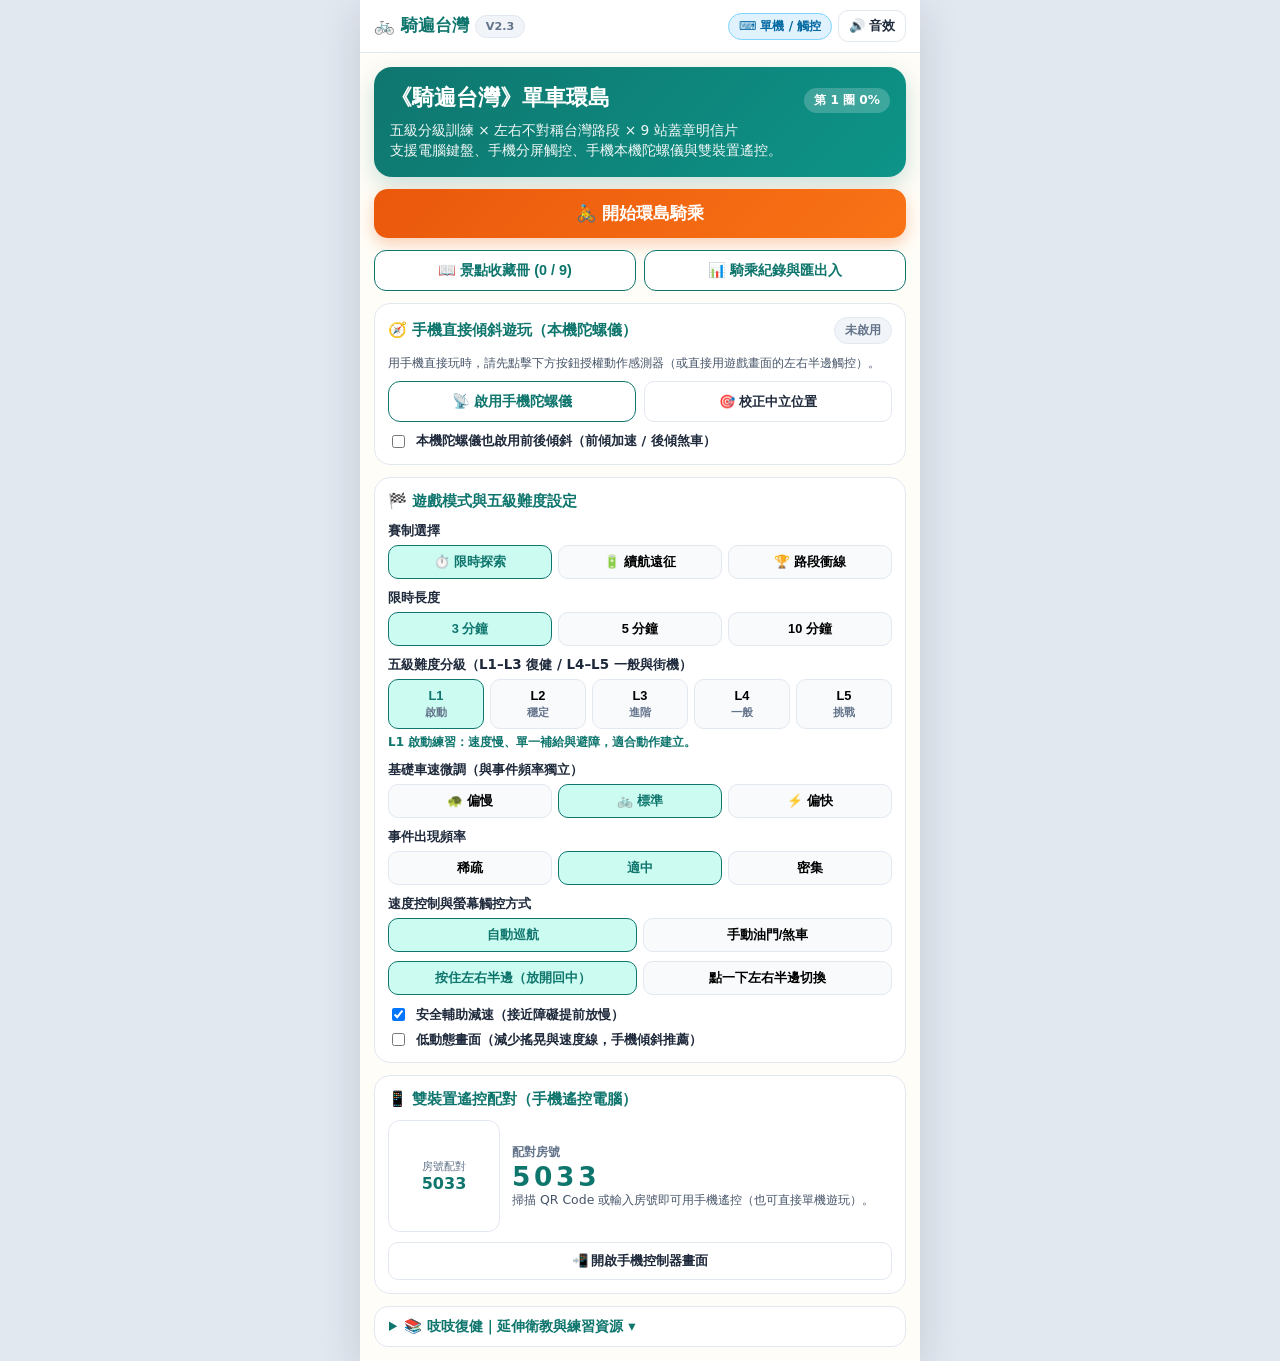
==== index.html @ 4934f8e1 "Add files via upload" ====
<!DOCTYPE html>
<html lang="zh-Hant">
<head>
  <meta charset="UTF-8">
  <meta name="viewport" content="width=device-width, initial-scale=1.0, maximum-scale=1.0, user-scalable=no">
  <title>《騎遍台灣》V2.3 單車環島復健遊戲</title>
  <link rel="stylesheet" href="css/style.css">
  <script async src="https://unpkg.com/peerjs@1.5.4/dist/peerjs.min.js"></script>
  <script async src="https://cdnjs.cloudflare.com/ajax/libs/qrcodejs/1.0.0/qrcode.min.js"></script>
</head>
<body>
  <div class="app-shell">
    <header class="top-bar">
      <div class="brand-title">🚲 騎遍台灣 <span class="pill" style="font-size:0.7rem;">V2.3</span></div>
      <div id="topActions" style="display:flex;align-items:center;gap:6px;">
        <span id="connStatusPill" class="pill sim">⌨️ 單機 / 觸控</span>
        <button id="muteBtn" class="icon-btn" type="button">🔊 音效</button>
      </div>
    </header>

    <!-- 1. Home & Setup -->
    <main id="homeView" class="scroll-body">
      <section class="hero-card">
        <div style="display:flex;justify-content:space-between;align-items:center;margin-bottom:4px;">
          <h1>《騎遍台灣》單車環島</h1>
          <span id="homeTourBadge" class="pill" style="background:rgba(255,255,255,0.2);color:#fff;border:none;">第 1 圈 0%</span>
        </div>
        <p>五級分級訓練 × 左右不對稱台灣路段 × 9 站蓋章明信片<br>支援電腦鍵盤、手機分屏觸控、手機本機陀螺儀與雙裝置遙控。</p>
      </section>

      <button id="startGameBtn" class="primary-btn" type="button">🚴 開始環島騎乘</button>
      <div class="btn-row-2">
        <button id="openAlbumBtn" class="secondary-btn" type="button">📖 景點收藏冊 (0 / 9)</button>
        <button id="openHistoryBtn" class="secondary-btn" type="button">📊 騎乘紀錄與匯出入</button>
      </div>

      <!-- Local Phone Gyroscope Quick Enable -->
      <section class="panel-card">
        <div class="panel-title">
          <span>🧭 手機直接傾斜遊玩（本機陀螺儀）</span>
          <span id="localGyroBadge" class="pill">未啟用</span>
        </div>
        <div style="font-size:0.78rem;color:#475569;line-height:1.4;">用手機直接玩時，請先點擊下方按鈕授權動作感測器（或直接用遊戲畫面的左右半邊觸控）。</div>
        <div class="btn-row-2">
          <button id="enableLocalGyroBtn" class="secondary-btn" type="button">📡 啟用手機陀螺儀</button>
          <button id="calibrateLocalGyroBtn" class="icon-btn" type="button" style="justify-content:center;">🎯 校正中立位置</button>
        </div>
        <label style="display:flex;align-items:center;gap:8px;font-size:0.8rem;font-weight:700;cursor:pointer;">
          <input id="localPitchToggle" type="checkbox"> 本機陀螺儀也啟用前後傾斜（前傾加速 / 後傾煞車）
        </label>
      </section>

      <!-- Mode & 5-Level Rehab Grading -->
      <section class="panel-card">
        <div class="panel-title"><span>🏁 遊戲模式與五級難度設定</span></div>

        <div class="setting-row">
          <div class="setting-label"><span>賽制選擇</span></div>
          <div class="chip-group">
            <button type="button" class="chip selected" data-mode="timed">⏱️ 限時探索</button>
            <button type="button" class="chip" data-mode="endurance">🔋 續航遠征</button>
            <button type="button" class="chip" data-mode="sprint">🏆 路段衝線</button>
          </div>
        </div>

        <div id="timedConfigRow" class="setting-row">
          <div class="setting-label"><span>限時長度</span></div>
          <div class="chip-group">
            <button type="button" class="chip selected" data-mins="3">3 分鐘</button>
            <button type="button" class="chip" data-mins="5">5 分鐘</button>
            <button type="button" class="chip" data-mins="10">10 分鐘</button>
          </div>
        </div>

        <div id="sprintConfigRow" class="setting-row hidden">
          <div class="setting-label"><span>固定衝線賽道（公平比對最佳時間）</span></div>
          <select id="sprintRouteSelect" style="padding:8px;border-radius:10px;border:1px solid #cbd5e1;font-weight:700;">
            <option value="west_coast">北中海線衝線（台北 → 台中）</option>
            <option value="south_east">南東山海衝線（高雄 → 花蓮）</option>
            <option value="full_island">全環島九站衝線（台北 → 宜蘭）</option>
          </select>
        </div>

        <div class="setting-row">
          <div class="setting-label"><span>五級難度分級（L1–L3 復健 / L4–L5 一般與街機）</span></div>
          <div class="chip-group" style="grid-template-columns:repeat(5,1fr);">
            <button type="button" class="chip selected" data-level="L1">L1<br><span style="font-size:0.66rem;color:#64748b;">啟動</span></button>
            <button type="button" class="chip" data-level="L2">L2<br><span style="font-size:0.66rem;color:#64748b;">穩定</span></button>
            <button type="button" class="chip" data-level="L3">L3<br><span style="font-size:0.66rem;color:#64748b;">進階</span></button>
            <button type="button" class="chip" data-level="L4">L4<br><span style="font-size:0.66rem;color:#64748b;">一般</span></button>
            <button type="button" class="chip" data-level="L5">L5<br><span style="font-size:0.66rem;color:#64748b;">挑戰</span></button>
          </div>
          <div id="levelDescText" style="font-size:0.75rem;color:#0f766e;font-weight:700;">L1 啟動練習：速度慢、單一補給與避障，適合動作建立。</div>
        </div>

        <div class="setting-row">
          <div class="setting-label"><span>基礎車速微調（與事件頻率獨立）</span></div>
          <div class="chip-group">
            <button type="button" class="chip" data-basespd="slow">🐢 偏慢</button>
            <button type="button" class="chip selected" data-basespd="medium">🚲 標準</button>
            <button type="button" class="chip" data-basespd="fast">⚡ 偏快</button>
          </div>
        </div>

        <div class="setting-row">
          <div class="setting-label"><span>事件出現頻率</span></div>
          <div class="chip-group">
            <button type="button" class="chip" data-freq="low">稀疏</button>
            <button type="button" class="chip selected" data-freq="medium">適中</button>
            <button type="button" class="chip" data-freq="high">密集</button>
          </div>
        </div>

        <div class="setting-row">
          <div class="setting-label"><span>速度控制與螢幕觸控方式</span></div>
          <div class="chip-group two-col">
            <button type="button" class="chip selected" data-spdctrl="auto">自動巡航</button>
            <button type="button" class="chip" data-spdctrl="manual">手動油門/煞車</button>
          </div>
          <div class="chip-group two-col" style="margin-top:4px;">
            <button type="button" class="chip selected" data-touchmode="hold">按住左右半邊（放開回中）</button>
            <button type="button" class="chip" data-touchmode="tap">點一下左右半邊切換</button>
          </div>
        </div>

        <div style="display:flex;flex-direction:column;gap:6px;font-size:0.82rem;font-weight:700;">
          <label style="display:flex;align-items:center;gap:8px;cursor:pointer;">
            <input id="safetyAssistCheck" type="checkbox" checked> 安全輔助減速（接近障礙提前放慢）
          </label>
          <label style="display:flex;align-items:center;gap:8px;cursor:pointer;">
            <input id="lowMotionCheck" type="checkbox"> 低動態畫面（減少搖晃與速度線，手機傾斜推薦）
          </label>
        </div>
      </section>

      <!-- Dual-Device Pairing -->
      <section class="panel-card">
        <div class="panel-title"><span>📱 雙裝置遙控配對（手機遙控電腦）</span></div>
        <div class="qr-box">
          <div id="qrContainer"></div>
          <div style="flex:1;min-width:150px;">
            <div style="font-size:0.78rem;color:#64748b;font-weight:700;">配對房號</div>
            <div id="roomCodeDisplay" class="room-code-big">----</div>
            <div id="homeConnText" style="font-size:0.78rem;color:#475569;line-height:1.35;">等待手機掃描配對...</div>
          </div>
        </div>
        <button id="openControllerBtn" class="icon-btn" type="button" style="justify-content:center;padding:9px;">📲 開啟手機控制器畫面</button>
      </section>

      <!-- 吱吱復健 Resource Drawer -->
      <details class="resource-drawer">
        <summary>📚 吱吱復健｜延伸衛教與練習資源 ▾</summary>
        <div class="resource-links">
          <a class="resource-link" href="https://reliveot.github.io/stroke-rehab-guide/" target="_blank" rel="noopener"><span>🧠 中風復健攻略</span><span>↗</span></a>
          <a class="resource-link" href="https://reliveot.github.io/parkinsons-rehab-guide/" target="_blank" rel="noopener"><span>🌿 帕金森氏症生活復健指南</span><span>↗</span></a>
          <a class="resource-link" href="https://reliveot.github.io/stroke-hand-course/" target="_blank" rel="noopener"><span>✋ 手功能五階段線上課程</span><span>↗</span></a>
          <a class="resource-link" href="https://shopee.tw/peter72401" target="_blank" rel="noopener"><span>🛠️ 3D 列印手部練習工具</span><span>↗</span></a>
          <div class="btn-row-2">
            <a class="resource-link" href="https://lin.ee/4HnOdD4" target="_blank" rel="noopener"><span>💬 加入 LINE</span><span>↗</span></a>
            <a class="resource-link" href="https://reliveot.github.io/card" target="_blank" rel="noopener"><span>🪪 互動電子名片</span><span>↗</span></a>
          </div>
        </div>
      </details>
    </main>

    <!-- 2. Active Game -->
    <section id="gameView" class="stage-wrap hidden">
      <div class="game-hud">
        <div class="hud-row">
          <div class="hud-card" style="flex:1;">
            <div style="display:flex;justify-content:space-between;font-size:0.8rem;font-weight:800;margin-bottom:3px;">
              <span id="hudStageTitle">🏙️ 台北河濱段 → 台北 101</span>
              <span id="hudModeInfo" style="color:#0f766e;">剩餘 03:00</span>
            </div>
            <div style="display:flex;align-items:center;gap:6px;font-size:0.74rem;font-weight:700;">
              <span>🔋 體力</span>
              <div class="bar-track" style="flex:1;"><div id="hudStaminaFill" class="bar-fill-stamina" style="width:100%;"></div></div>
              <span id="hudStaminaText">100%</span>
            </div>
          </div>
          <div class="hud-card" style="text-align:right;min-width:92px;">
            <div id="hudComboBadge" class="combo-badge">🔥 0 連擊</div>
            <div style="font-size:0.74rem;font-weight:800;color:#475569;margin-top:3px;">距離 <span id="hudDistText">0</span></div>
          </div>
        </div>
        <div style="display:flex;justify-content:space-between;align-items:center;gap:6px;">
          <button id="endGameBtn" class="icon-btn" type="button" style="pointer-events:auto;color:#dc2626;">🏁 結束結算</button>
          <button id="hudCalibrateBtn" class="icon-btn hidden" type="button" style="pointer-events:auto;color:#0f766e;">🎯 校正陀螺儀</button>
        </div>
        <div id="eventBanner" class="event-banner hidden"></div>
        <div id="disconnectBanner" class="event-banner warn hidden">⚠️ 手機連線中斷，已自動暫停等待重連...</div>
      </div>

      <div id="postcardToast" class="postcard-toast hidden">
        <span class="postcard-stamp">已蓋章</span>
        <img id="postcardImg" src="" alt="景點明信片">
        <div id="postcardTitle" style="font-size:0.76rem;font-weight:900;color:#0f766e;text-align:center;margin-top:4px;"></div>
      </div>

      <div id="canvasTouchLayer" class="canvas-touch-layer">
        <div id="touchZoneLeft" class="touch-half left"><span class="touch-hint">⬅️ 按左半邊</span></div>
        <div id="touchZoneRight" class="touch-half right"><span class="touch-hint">按右半邊 ➡️</span></div>
      </div>

      <canvas id="gameCanvas"></canvas>

      <div class="test-controls">
        <div id="manualSpeedBar" class="speed-btn-row hidden">
          <button id="btnBrake" type="button" class="speed-btn">🛑 按住減速 (↓)</button>
          <button id="btnThrottle" type="button" class="speed-btn">⚡ 按住加速 (↑)</button>
        </div>
        <div class="lane-btn-row">
          <button type="button" class="lane-btn" data-lane="-1">⬅️ 左 (←)</button>
          <button type="button" class="lane-btn active" data-lane="0">⬆️ 中央 (空白)</button>
          <button type="button" class="lane-btn" data-lane="1">➡️ 右 (→)</button>
        </div>
      </div>
    </section>

    <!-- 3. Phone Controller -->
    <section id="controllerView" class="scroll-body hidden">
      <section class="hero-card" style="padding:14px;">
        <h1 style="font-size:1.2rem;">📱 雙軸手機遙控器</h1>
        <p>可重複使用的復健感測模組（TiltRehabKit V2.0）</p>
      </section>

      <div class="panel-card">
        <div style="display:flex;justify-content:space-between;align-items:center;">
          <span style="font-weight:800;font-size:0.9rem;">配對狀態</span>
          <span id="ctrlConnStatus" class="pill">尚未連線</span>
        </div>
        <div style="display:flex;gap:8px;">
          <input id="ctrlRoomInput" type="text" inputmode="numeric" maxlength="6" placeholder="輸入 4 位數房號" style="flex:1;padding:9px;border-radius:10px;border:1px solid #cbd5e1;font-size:1rem;font-weight:800;">
          <button id="ctrlConnectBtn" class="icon-btn" type="button" style="background:#0f766e;color:#fff;border-color:#0f766e;padding:9px 14px;">連線</button>
        </div>
      </div>

      <div class="ctrl-gauge-wrap">
        <div style="font-size:0.85rem;font-weight:700;color:#475569;">左右傾斜：<strong id="ctrlAngleReadout" style="font-size:1.15rem;color:#ea580c;">0°</strong></div>
        <div class="angle-bar-bg"><div id="ctrlAngleDot" class="angle-bar-dot" style="left:50%;"></div></div>
        <div class="ctrl-lane-display">
          <div id="ctrlZoneLeft" class="ctrl-zone">⬅️ 左</div>
          <div id="ctrlZoneCenter" class="ctrl-zone active">⬆️ 中</div>
          <div id="ctrlZoneRight" class="ctrl-zone">➡️ 右</div>
        </div>
        <label style="display:flex;align-items:center;justify-content:center;gap:6px;font-size:0.8rem;font-weight:700;margin-bottom:8px;">
          <input id="ctrlPitchToggle" type="checkbox"> 啟用前後傾斜控制（前傾加速 / 後傾煞車）
        </label>
        <div id="ctrlSensorStatus" style="font-size:0.78rem;color:#64748b;margin-bottom:8px;">點擊下方按鈕啟動手機方向感測器</div>
        <div class="btn-row-2">
          <button id="ctrlStartSensorBtn" class="primary-btn" type="button" style="font-size:0.9rem;padding:11px;">📡 啟動感測器</button>
          <button id="ctrlCalibrateBtn" class="secondary-btn" type="button" style="font-size:0.9rem;padding:11px;">🎯 校正中立位置</button>
        </div>
      </div>

      <div class="panel-card">
        <div style="font-size:0.8rem;font-weight:700;color:#64748b;">觸控遙控按鈕</div>
        <div class="lane-btn-row">
          <button type="button" class="lane-btn ctrl-touch-btn" data-lane="-1">⬅️ 左</button>
          <button type="button" class="lane-btn ctrl-touch-btn" data-lane="0">⬆️ 中</button>
          <button type="button" class="lane-btn ctrl-touch-btn" data-lane="1">➡️ 右</button>
        </div>
      </div>

      <button id="ctrlBackHomeBtn" class="icon-btn" type="button" style="justify-content:center;padding:10px;">← 返回遊戲首頁</button>
    </section>
  </div>

  <!-- Landmark Album Modal -->
  <div id="albumModal" class="modal-backdrop hidden">
    <div class="modal-card">
      <div style="display:flex;justify-content:space-between;align-items:center;">
        <h2 style="margin:0;font-size:1.12rem;color:#0f766e;">📖 台灣環島景點收藏冊</h2>
        <button id="closeAlbumBtn" class="icon-btn" type="button">✕ 關閉</button>
      </div>
      <div id="albumGrid" class="album-grid"></div>
      <div id="albumDetailBox" class="hidden" style="background:#f8fafc;border:1px solid #e2e8f0;border-radius:12px;padding:10px;">
        <div id="albumDetailTitle" style="font-weight:800;color:#0f766e;"></div>
        <div id="albumDetailDesc" style="font-size:0.82rem;color:#475569;margin-top:4px;line-height:1.45;"></div>
      </div>
    </div>
  </div>

  <!-- Summary Modal -->
  <div id="summaryModal" class="modal-backdrop hidden">
    <div class="modal-card">
      <div style="display:flex;justify-content:space-between;align-items:center;flex-wrap:wrap;gap:6px;">
        <h2 style="margin:0;font-size:1.2rem;color:#0f766e;">🏁 本次騎乘完成！</h2>
        <span id="sumBestBadge" class="pill sim"></span>
      </div>
      <div style="display:grid;grid-template-columns:1fr 1fr;gap:8px;">
        <div class="panel-card" style="padding:9px;"><div style="font-size:0.74rem;color:#64748b;font-weight:700;">騎乘時間</div><div id="sumTime" style="font-size:1.15rem;font-weight:900;">00:00</div></div>
        <div class="panel-card" style="padding:9px;"><div style="font-size:0.74rem;color:#64748b;font-weight:700;">環島推進</div><div id="sumDist" style="font-size:1.15rem;font-weight:900;color:#ea580c;">+0</div></div>
        <div class="panel-card" style="padding:9px;"><div style="font-size:0.74rem;color:#64748b;font-weight:700;">最高連擊</div><div id="sumCombo" style="font-size:1.05rem;font-weight:900;color:#0f766e;">0</div></div>
        <div class="panel-card" style="padding:9px;"><div style="font-size:0.74rem;color:#64748b;font-weight:700;">事件成功率</div><div id="sumSuccess" style="font-size:1.05rem;font-weight:900;color:#0f766e;">100%</div></div>
      </div>
      <div class="panel-card" style="padding:9px;">
        <div style="font-size:0.76rem;color:#64748b;font-weight:700;">左右控制表現</div>
        <div id="sumLR" style="font-size:0.9rem;font-weight:800;">左 0/0 · 右 0/0</div>
      </div>
      <div>
        <div style="font-size:0.82rem;font-weight:800;margin-bottom:5px;">本次新蓋章景點</div>
        <div id="sumNewLandmarks" style="display:flex;flex-wrap:wrap;gap:6px;"></div>
      </div>
      <details style="font-size:0.78rem;color:#475569;background:#f8fafc;padding:8px 10px;border-radius:10px;border:1px solid #e2e8f0;">
        <summary style="font-weight:800;cursor:pointer;">展開進階復健指標 ▾</summary>
        <div id="sumAdvDetail" style="margin-top:6px;line-height:1.45;"></div>
      </details>
      <button id="sumReplayBtn" class="primary-btn" type="button">🚴 再騎一次</button>
      <button id="sumHomeBtn" class="secondary-btn" type="button">⚙️ 回到首頁設定</button>
    </div>
  </div>

  <!-- History Modal -->
  <div id="historyModal" class="modal-backdrop hidden">
    <div class="modal-card">
      <div style="display:flex;justify-content:space-between;align-items:center;">
        <h2 style="margin:0;font-size:1.12rem;color:#0f766e;">📊 歷史紀錄與跨裝置備份</h2>
        <button id="closeHistoryBtn" class="icon-btn" type="button">✕ 關閉</button>
      </div>
      <div id="historyList" style="display:flex;flex-direction:column;gap:8px;max-height:50dvh;overflow-y:auto;"></div>
      <div class="btn-row-2">
        <button id="exportSaveBtn" class="secondary-btn" type="button">⬇️ 匯出紀錄 JSON</button>
        <label class="secondary-btn" style="text-align:center;cursor:pointer;">⬆️ 匯入紀錄<input id="importSaveInput" type="file" accept="application/json" style="display:none;"></label>
      </div>
    </div>
  </div>

  <script src="js/tilt-controller.js"></script>
  <script src="js/landmarks.js"></script>
  <script src="js/audio.js"></script>
  <script src="js/game.js"></script>
</body>
</html>
---- css/style.css ----
:root {
  --bg-cream: #fffdf7;
  --ink: #1e293b;
  --muted: #64748b;
  --teal: #0f766e;
  --teal-light: #ccfbf1;
  --orange: #ea580c;
  --orange-light: #ffedd5;
  --card: #ffffff;
  --border: #e2e8f0;
}

* {
  box-sizing: border-box;
  -webkit-tap-highlight-color: transparent;
}

html, body {
  margin: 0;
  padding: 0;
  background: #e2e8f0;
  color: var(--ink);
  font-family: "Noto Sans TC", "PingFang TC", "Microsoft JhengHei", system-ui, -apple-system, sans-serif;
  min-height: 100dvh;
}

.app-shell {
  max-width: 560px;
  margin: 0 auto;
  min-height: 100dvh;
  background: var(--bg-cream);
  display: flex;
  flex-direction: column;
  box-shadow: 0 10px 40px rgba(15, 23, 42, 0.14);
  position: relative;
}

.hidden {
  display: none !important;
}

/* Header */
.top-bar {
  display: flex;
  align-items: center;
  justify-content: space-between;
  padding: 10px 14px;
  background: rgba(255, 255, 255, 0.96);
  border-bottom: 1px solid var(--border);
  gap: 8px;
  z-index: 10;
}

.brand-title {
  display: flex;
  align-items: center;
  gap: 6px;
  font-weight: 900;
  font-size: 1.04rem;
  color: var(--teal);
}

.pill {
  display: inline-flex;
  align-items: center;
  gap: 5px;
  padding: 4px 10px;
  border-radius: 999px;
  font-size: 0.76rem;
  font-weight: 700;
  background: #f1f5f9;
  color: var(--muted);
  border: 1px solid var(--border);
}

.pill.connected {
  background: #dcfce7;
  color: #15803d;
  border-color: #86efac;
}

.pill.sim {
  background: #e0f2fe;
  color: #0369a1;
  border-color: #7dd3fc;
}

.pill.warn {
  background: #fef3c7;
  color: #b45309;
  border-color: #fcd34d;
}

.icon-btn {
  border: 1px solid var(--border);
  background: #ffffff;
  color: var(--ink);
  border-radius: 10px;
  padding: 6px 10px;
  font-size: 0.82rem;
  font-weight: 700;
  cursor: pointer;
  display: inline-flex;
  align-items: center;
  gap: 4px;
}

.icon-btn:hover {
  background: #f8fafc;
}

/* Scrollable Setup Body */
.scroll-body {
  padding: 14px;
  display: flex;
  flex-direction: column;
  gap: 12px;
  overflow-y: auto;
  flex: 1;
}

.hero-card {
  background: linear-gradient(135deg, #0f766e 0%, #0d9488 100%);
  color: #ffffff;
  border-radius: 18px;
  padding: 16px;
  box-shadow: 0 8px 22px rgba(15, 118, 110, 0.22);
}

.hero-card h1 {
  margin: 0 0 4px;
  font-size: 1.38rem;
}

.hero-card p {
  margin: 0;
  font-size: 0.86rem;
  opacity: 0.94;
  line-height: 1.45;
}

.panel-card {
  background: var(--card);
  border: 1px solid var(--border);
  border-radius: 16px;
  padding: 13px;
  display: flex;
  flex-direction: column;
  gap: 10px;
}

.panel-title {
  font-size: 0.95rem;
  font-weight: 800;
  color: var(--teal);
  display: flex;
  align-items: center;
  justify-content: space-between;
}

.primary-btn {
  width: 100%;
  padding: 13px 16px;
  border: none;
  border-radius: 14px;
  background: linear-gradient(135deg, #ea580c, #f97316);
  color: #ffffff;
  font-size: 1.05rem;
  font-weight: 800;
  cursor: pointer;
  box-shadow: 0 6px 16px rgba(234, 88, 12, 0.28);
}

.secondary-btn {
  width: 100%;
  padding: 10px 14px;
  border: 1.5px solid var(--teal);
  border-radius: 12px;
  background: #ffffff;
  color: var(--teal);
  font-size: 0.9rem;
  font-weight: 800;
  cursor: pointer;
}

.btn-row-2 {
  display: grid;
  grid-template-columns: 1fr 1fr;
  gap: 8px;
}

.setting-row {
  display: flex;
  flex-direction: column;
  gap: 5px;
}

.setting-label {
  display: flex;
  justify-content: space-between;
  font-size: 0.84rem;
  font-weight: 700;
}

.chip-group {
  display: grid;
  grid-template-columns: repeat(3, 1fr);
  gap: 6px;
}

.chip-group.two-col {
  grid-template-columns: repeat(2, 1fr);
}

.chip-group.four-col {
  grid-template-columns: repeat(2, 1fr);
}

.chip {
  padding: 8px 6px;
  border-radius: 10px;
  border: 1.5px solid var(--border);
  background: #f8fafc;
  font-size: 0.8rem;
  font-weight: 700;
  cursor: pointer;
  text-align: center;
  line-height: 1.25;
}

.chip.selected {
  background: var(--teal-light);
  border-color: var(--teal);
  color: var(--teal);
}

.qr-box {
  display: flex;
  align-items: center;
  gap: 12px;
  flex-wrap: wrap;
}

#qrContainer {
  width: 112px;
  height: 112px;
  background: #ffffff;
  padding: 5px;
  border: 1px solid var(--border);
  border-radius: 12px;
  display: flex;
  align-items: center;
  justify-content: center;
}

.room-code-big {
  font-size: 1.65rem;
  font-weight: 900;
  letter-spacing: 0.14em;
  color: var(--teal);
}

/* Game Stage */
.stage-wrap {
  position: relative;
  width: 100%;
  flex: 1;
  min-height: 450px;
  display: flex;
  flex-direction: column;
  background: #bae6fd;
  overflow: hidden;
}

.game-hud {
  position: absolute;
  top: 8px;
  left: 8px;
  right: 8px;
  z-index: 6;
  display: flex;
  flex-direction: column;
  gap: 6px;
  pointer-events: none;
}

.hud-row {
  display: flex;
  justify-content: space-between;
  align-items: stretch;
  gap: 6px;
}

.hud-card {
  background: rgba(255, 255, 255, 0.92);
  border: 1px solid rgba(255, 255, 255, 0.9);
  border-radius: 12px;
  padding: 6px 10px;
  box-shadow: 0 2px 10px rgba(15, 23, 42, 0.08);
  pointer-events: auto;
}

.bar-track {
  width: 100%;
  height: 8px;
  background: #e2e8f0;
  border-radius: 999px;
  overflow: hidden;
}

.bar-fill-teal {
  height: 100%;
  background: linear-gradient(90deg, #0f766e, #14b8a6);
  transition: width 0.2s ease;
}

.bar-fill-stamina {
  height: 100%;
  background: linear-gradient(90deg, #ef4444, #f59e0b, #22c55e);
  transition: width 0.15s linear;
}

.combo-badge {
  background: linear-gradient(135deg, #f59e0b, #ea580c);
  color: #ffffff;
  font-weight: 900;
  font-size: 0.82rem;
  padding: 4px 10px;
  border-radius: 999px;
  box-shadow: 0 3px 10px rgba(234, 88, 12, 0.35);
}

.event-banner {
  align-self: center;
  background: rgba(15, 23, 42, 0.86);
  color: #ffffff;
  font-weight: 800;
  font-size: 0.88rem;
  padding: 7px 14px;
  border-radius: 999px;
  box-shadow: 0 4px 14px rgba(15, 23, 42, 0.25);
  text-align: center;
}

.event-banner.warn {
  background: rgba(220, 38, 38, 0.92);
}

.event-banner.boost {
  background: rgba(15, 118, 110, 0.92);
}

/* Non-intrusive Corner Passing Postcard Toast */
.postcard-toast {
  position: absolute;
  top: 112px;
  right: 10px;
  width: 184px;
  background: rgba(255, 255, 255, 0.96);
  border: 2px solid #0f766e;
  border-radius: 14px;
  padding: 6px;
  box-shadow: 0 8px 24px rgba(15, 23, 42, 0.24);
  z-index: 8;
  animation: slideInCard 0.35s ease;
  pointer-events: none;
}

@keyframes slideInCard {
  from { opacity: 0; transform: translateX(30px) scale(0.95); }
  to { opacity: 1; transform: translateX(0) scale(1); }
}

.postcard-toast img {
  width: 100%;
  aspect-ratio: 4 / 3;
  object-fit: cover;
  border-radius: 9px;
}

.postcard-stamp {
  position: absolute;
  top: 12px;
  right: 12px;
  background: rgba(220, 38, 38, 0.9);
  color: #fff;
  font-size: 0.68rem;
  font-weight: 900;
  padding: 2px 7px;
  border-radius: 999px;
  transform: rotate(8deg);
}

#gameCanvas {
  width: 100%;
  height: 100%;
  display: block;
  flex: 1;
}

/* On-screen Touch & Manual Speed Controls */
.test-controls {
  background: #ffffff;
  border-top: 1px solid var(--border);
  padding: 8px 10px;
  display: flex;
  flex-direction: column;
  gap: 6px;
  user-select: none;
}

.lane-btn-row {
  display: grid;
  grid-template-columns: repeat(3, 1fr);
  gap: 6px;
}

.lane-btn {
  padding: 12px 6px;
  border-radius: 12px;
  border: 2px solid var(--border);
  background: #f8fafc;
  font-size: 0.94rem;
  font-weight: 800;
  color: var(--ink);
  cursor: pointer;
}

.lane-btn.active {
  background: var(--teal);
  color: #ffffff;
  border-color: var(--teal);
}

.speed-btn-row {
  display: grid;
  grid-template-columns: 1fr 1fr;
  gap: 6px;
}

.speed-btn {
  padding: 9px;
  border-radius: 10px;
  border: 1.5px solid var(--border);
  background: #f8fafc;
  font-weight: 800;
  font-size: 0.86rem;
  cursor: pointer;
}

.speed-btn.active-thr {
  background: #ffedd5;
  border-color: #ea580c;
  color: #ea580c;
}

.speed-btn.active-brk {
  background: #fee2e2;
  border-color: #dc2626;
  color: #dc2626;
}

/* Modals */
.modal-backdrop {
  position: fixed;
  inset: 0;
  background: rgba(15, 23, 42, 0.58);
  display: flex;
  align-items: center;
  justify-content: center;
  padding: 14px;
  z-index: 50;
}

.modal-card {
  width: 100%;
  max-width: 480px;
  max-height: 90dvh;
  overflow-y: auto;
  background: #ffffff;
  border-radius: 20px;
  padding: 16px;
  box-shadow: 0 20px 50px rgba(15, 23, 42, 0.3);
  display: flex;
  flex-direction: column;
  gap: 11px;
}

.album-grid {
  display: grid;
  grid-template-columns: repeat(3, 1fr);
  gap: 8px;
}

.album-item {
  border: 1px solid var(--border);
  border-radius: 12px;
  padding: 5px;
  text-align: center;
  background: #f8fafc;
  cursor: pointer;
}

.album-item.locked {
  opacity: 0.5;
  filter: grayscale(1);
}

.album-item img {
  width: 100%;
  aspect-ratio: 4 / 3;
  object-fit: cover;
  border-radius: 8px;
}

.album-item .lbl {
  font-size: 0.74rem;
  font-weight: 800;
  margin-top: 4px;
}

/* Resource Drawer */
details.resource-drawer {
  border: 1px solid var(--border);
  border-radius: 14px;
  background: #ffffff;
  padding: 10px 14px;
}

details.resource-drawer summary {
  font-weight: 800;
  font-size: 0.9rem;
  color: var(--teal);
  cursor: pointer;
}

.resource-links {
  margin-top: 10px;
  display: flex;
  flex-direction: column;
  gap: 7px;
}

.resource-link {
  display: flex;
  justify-content: space-between;
  align-items: center;
  padding: 8px 12px;
  border-radius: 10px;
  background: #f8fafc;
  border: 1px solid var(--border);
  color: var(--ink);
  text-decoration: none;
  font-size: 0.84rem;
  font-weight: 700;
}

/* Controller View */
.ctrl-gauge-wrap {
  background: #ffffff;
  border: 1px solid var(--border);
  border-radius: 16px;
  padding: 14px;
  text-align: center;
}

.ctrl-lane-display {
  display: grid;
  grid-template-columns: repeat(3, 1fr);
  gap: 8px;
  margin: 10px 0;
}

.ctrl-zone {
  padding: 16px 6px;
  border-radius: 14px;
  background: #f1f5f9;
  font-size: 1.05rem;
  font-weight: 900;
  color: var(--muted);
}

.ctrl-zone.active {
  background: #0f766e;
  color: #ffffff;
  box-shadow: 0 6px 16px rgba(15, 118, 110, 0.3);
}

.angle-bar-bg {
  position: relative;
  height: 14px;
  background: #e2e8f0;
  border-radius: 999px;
  overflow: hidden;
  margin-top: 6px;
}

.angle-bar-dot {
  position: absolute;
  top: 1px;
  width: 12px;
  height: 12px;
  border-radius: 50%;
  background: #ea580c;
  transform: translateX(-50%);
  transition: left 0.06s linear;
}
/* Split-screen touch overlay on canvas */
.canvas-touch-layer {
  position: absolute;
  inset: 0;
  display: grid;
  grid-template-columns: 1fr 1fr;
  z-index: 4;
  pointer-events: auto;
  touch-action: none;
}

.touch-half {
  display: flex;
  align-items: flex-end;
  padding: 14px;
  transition: background 0.12s ease;
}

.touch-half.right {
  justify-content: flex-end;
}

.touch-half.pressed {
  background: rgba(15, 118, 110, 0.14);
}

.touch-hint {
  font-size: 0.72rem;
  font-weight: 800;
  color: rgba(255, 255, 255, 0.78);
  text-shadow: 0 1px 3px rgba(0, 0, 0, 0.45);
  pointer-events: none;
}
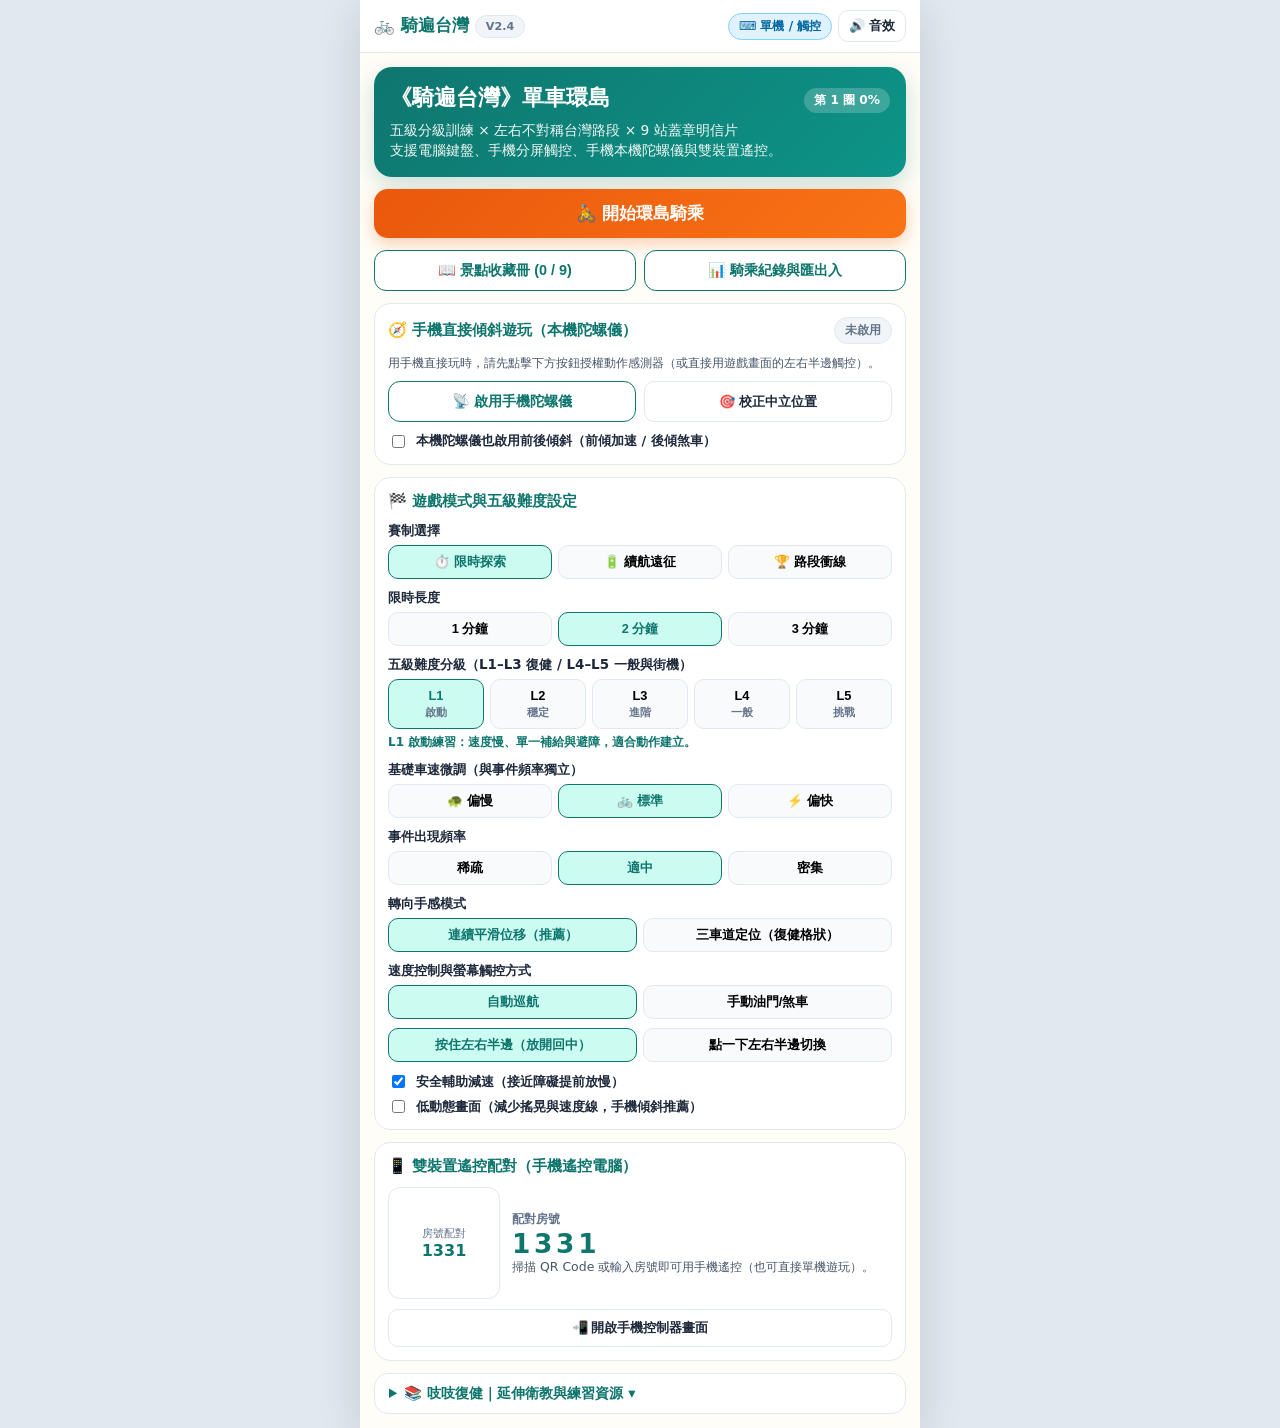
==== commit fe8723fb: "Add files via upload" ====
--- a/index.html
+++ b/index.html
@@ -3,7 +3,7 @@
 <head>
   <meta charset="UTF-8">
   <meta name="viewport" content="width=device-width, initial-scale=1.0, maximum-scale=1.0, user-scalable=no">
-  <title>《騎遍台灣》V2.3 單車環島復健遊戲</title>
+  <title>《騎遍台灣》V2.4 單車環島復健遊戲</title>
   <link rel="stylesheet" href="css/style.css">
   <script async src="https://unpkg.com/peerjs@1.5.4/dist/peerjs.min.js"></script>
   <script async src="https://cdnjs.cloudflare.com/ajax/libs/qrcodejs/1.0.0/qrcode.min.js"></script>
@@ -11,7 +11,7 @@
 <body>
   <div class="app-shell">
     <header class="top-bar">
-      <div class="brand-title">🚲 騎遍台灣 <span class="pill" style="font-size:0.7rem;">V2.3</span></div>
+      <div class="brand-title">🚲 騎遍台灣 <span class="pill" style="font-size:0.7rem;">V2.4</span></div>
       <div id="topActions" style="display:flex;align-items:center;gap:6px;">
         <span id="connStatusPill" class="pill sim">⌨️ 單機 / 觸控</span>
         <button id="muteBtn" class="icon-btn" type="button">🔊 音效</button>
@@ -66,9 +66,9 @@
         <div id="timedConfigRow" class="setting-row">
           <div class="setting-label"><span>限時長度</span></div>
           <div class="chip-group">
-            <button type="button" class="chip selected" data-mins="3">3 分鐘</button>
-            <button type="button" class="chip" data-mins="5">5 分鐘</button>
-            <button type="button" class="chip" data-mins="10">10 分鐘</button>
+            <button type="button" class="chip" data-mins="1">1 分鐘</button>
+            <button type="button" class="chip selected" data-mins="2">2 分鐘</button>
+            <button type="button" class="chip" data-mins="3">3 分鐘</button>
           </div>
         </div>
 
@@ -108,6 +108,14 @@
             <button type="button" class="chip" data-freq="low">稀疏</button>
             <button type="button" class="chip selected" data-freq="medium">適中</button>
             <button type="button" class="chip" data-freq="high">密集</button>
+          </div>
+        </div>
+
+        <div class="setting-row">
+          <div class="setting-label"><span>轉向手感模式</span></div>
+          <div class="chip-group two-col">
+            <button type="button" class="chip selected" data-steer="smooth">連續平滑位移（推薦）</button>
+            <button type="button" class="chip" data-steer="lanes">三車道定位（復健格狀）</button>
           </div>
         </div>
 
@@ -170,7 +178,7 @@
           <div class="hud-card" style="flex:1;">
             <div style="display:flex;justify-content:space-between;font-size:0.8rem;font-weight:800;margin-bottom:3px;">
               <span id="hudStageTitle">🏙️ 台北河濱段 → 台北 101</span>
-              <span id="hudModeInfo" style="color:#0f766e;">剩餘 03:00</span>
+              <span id="hudModeInfo" style="color:#0f766e;">剩餘 02:00</span>
             </div>
             <div style="display:flex;align-items:center;gap:6px;font-size:0.74rem;font-weight:700;">
               <span>🔋 體力</span>
@@ -209,10 +217,9 @@
           <button id="btnBrake" type="button" class="speed-btn">🛑 按住減速 (↓)</button>
           <button id="btnThrottle" type="button" class="speed-btn">⚡ 按住加速 (↑)</button>
         </div>
-        <div class="lane-btn-row">
-          <button type="button" class="lane-btn" data-lane="-1">⬅️ 左 (←)</button>
-          <button type="button" class="lane-btn active" data-lane="0">⬆️ 中央 (空白)</button>
-          <button type="button" class="lane-btn" data-lane="1">➡️ 右 (→)</button>
+        <div class="lane-btn-row" style="grid-template-columns:1fr 1fr;">
+          <button type="button" class="lane-btn" data-lane="-1">⬅️ 往左 (←)</button>
+          <button type="button" class="lane-btn" data-lane="1">往右 (→) ➡️</button>
         </div>
       </div>
     </section>
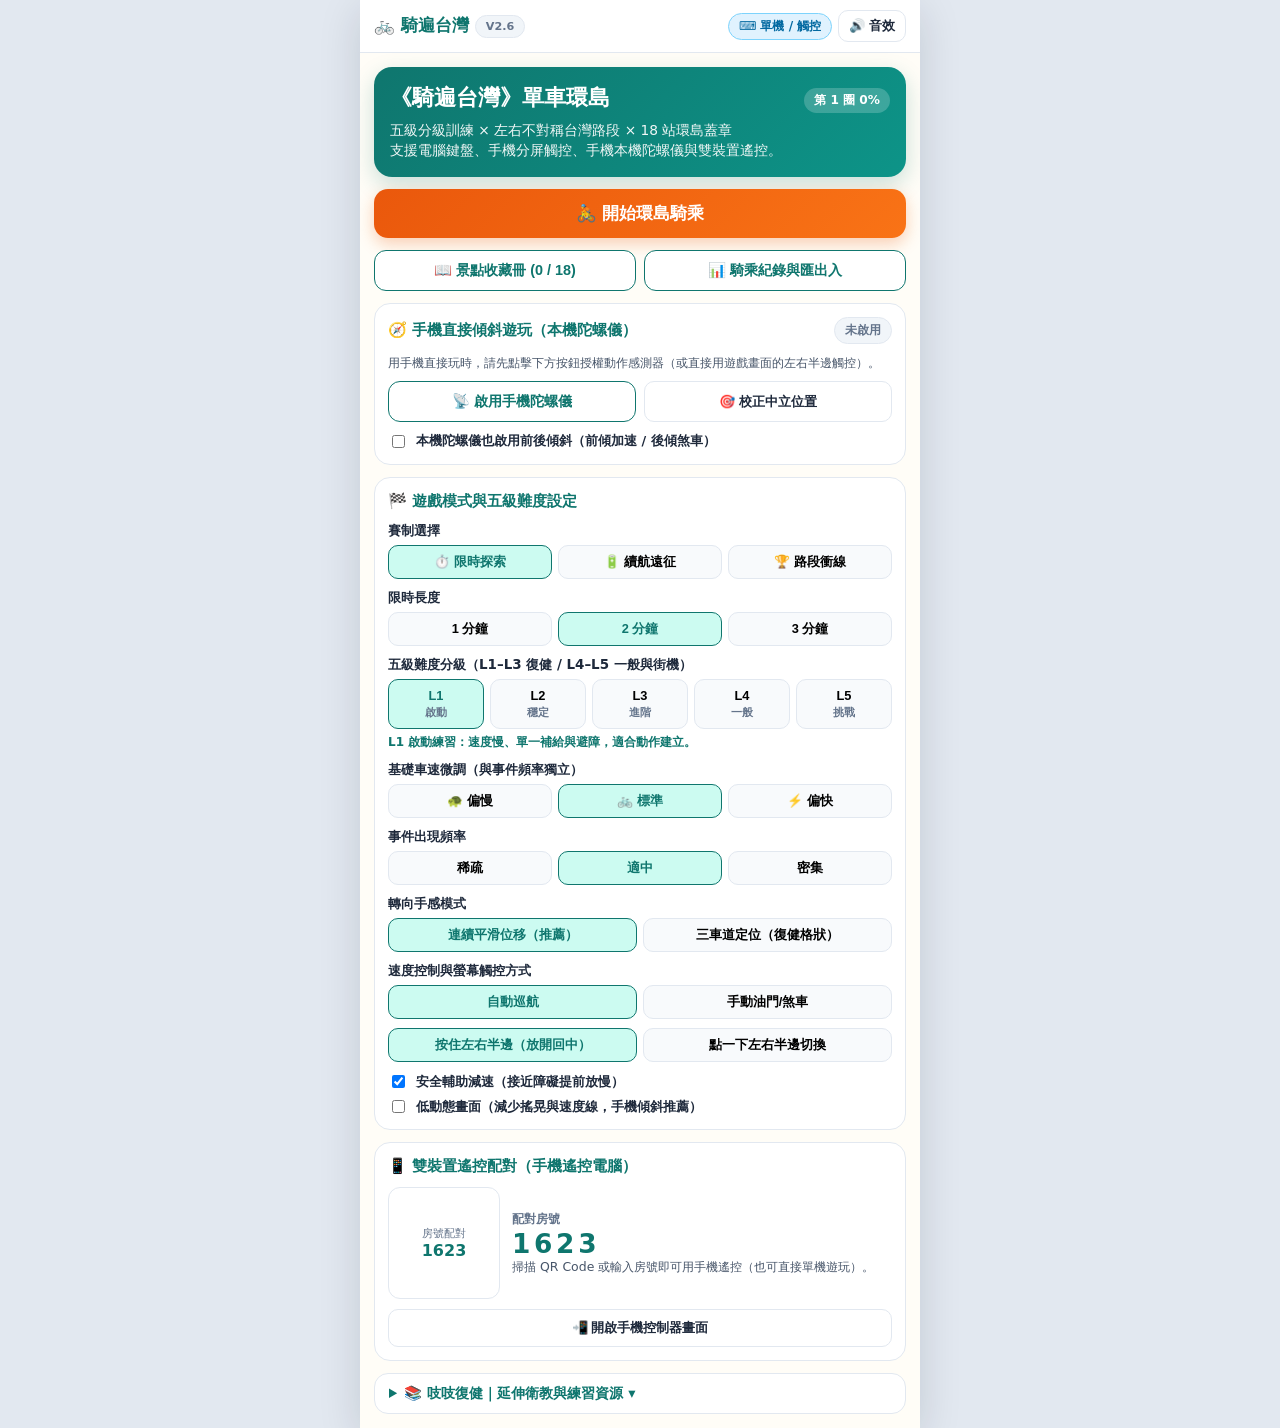
==== commit d1c618b7: "Add files via upload" ====
--- a/index.html
+++ b/index.html
@@ -3,7 +3,7 @@
 <head>
   <meta charset="UTF-8">
   <meta name="viewport" content="width=device-width, initial-scale=1.0, maximum-scale=1.0, user-scalable=no">
-  <title>《騎遍台灣》V2.4 單車環島復健遊戲</title>
+  <title>《騎遍台灣》V2.6 單車環島復健遊戲</title>
   <link rel="stylesheet" href="css/style.css">
   <script async src="https://unpkg.com/peerjs@1.5.4/dist/peerjs.min.js"></script>
   <script async src="https://cdnjs.cloudflare.com/ajax/libs/qrcodejs/1.0.0/qrcode.min.js"></script>
@@ -11,7 +11,7 @@
 <body>
   <div class="app-shell">
     <header class="top-bar">
-      <div class="brand-title">🚲 騎遍台灣 <span class="pill" style="font-size:0.7rem;">V2.4</span></div>
+      <div class="brand-title">🚲 騎遍台灣 <span class="pill" style="font-size:0.7rem;">V2.6</span></div>
       <div id="topActions" style="display:flex;align-items:center;gap:6px;">
         <span id="connStatusPill" class="pill sim">⌨️ 單機 / 觸控</span>
         <button id="muteBtn" class="icon-btn" type="button">🔊 音效</button>
@@ -25,12 +25,12 @@
           <h1>《騎遍台灣》單車環島</h1>
           <span id="homeTourBadge" class="pill" style="background:rgba(255,255,255,0.2);color:#fff;border:none;">第 1 圈 0%</span>
         </div>
-        <p>五級分級訓練 × 左右不對稱台灣路段 × 9 站蓋章明信片<br>支援電腦鍵盤、手機分屏觸控、手機本機陀螺儀與雙裝置遙控。</p>
+        <p>五級分級訓練 × 左右不對稱台灣路段 × 18 站環島蓋章<br>支援電腦鍵盤、手機分屏觸控、手機本機陀螺儀與雙裝置遙控。</p>
       </section>
 
       <button id="startGameBtn" class="primary-btn" type="button">🚴 開始環島騎乘</button>
       <div class="btn-row-2">
-        <button id="openAlbumBtn" class="secondary-btn" type="button">📖 景點收藏冊 (0 / 9)</button>
+        <button id="openAlbumBtn" class="secondary-btn" type="button">📖 景點收藏冊 (0 / 18)</button>
         <button id="openHistoryBtn" class="secondary-btn" type="button">📊 騎乘紀錄與匯出入</button>
       </div>
 
@@ -75,9 +75,9 @@
         <div id="sprintConfigRow" class="setting-row hidden">
           <div class="setting-label"><span>固定衝線賽道（公平比對最佳時間）</span></div>
           <select id="sprintRouteSelect" style="padding:8px;border-radius:10px;border:1px solid #cbd5e1;font-weight:700;">
-            <option value="west_coast">北中海線衝線（台北 → 台中）</option>
-            <option value="south_east">南東山海衝線（高雄 → 花蓮）</option>
-            <option value="full_island">全環島九站衝線（台北 → 宜蘭）</option>
+            <option value="west_coast">北中海線衝線（基隆 → 台中，7站）</option>
+            <option value="south_east">南東山海衝線（台南 → 宜蘭，6站）</option>
+            <option value="full_island">全環島 18 站壯遊衝線</option>
           </select>
         </div>
 
@@ -202,6 +202,7 @@
       <div id="postcardToast" class="postcard-toast hidden">
         <span class="postcard-stamp">已蓋章</span>
         <img id="postcardImg" src="" alt="景點明信片">
+        <div id="postcardEmojiBox" class="hidden" style="height:96px;border-radius:9px;display:flex;align-items:center;justify-content:center;font-size:2.8rem;background:linear-gradient(135deg,#ccfbf1,#fef3c7);"></div>
         <div id="postcardTitle" style="font-size:0.76rem;font-weight:900;color:#0f766e;text-align:center;margin-top:4px;"></div>
       </div>
 
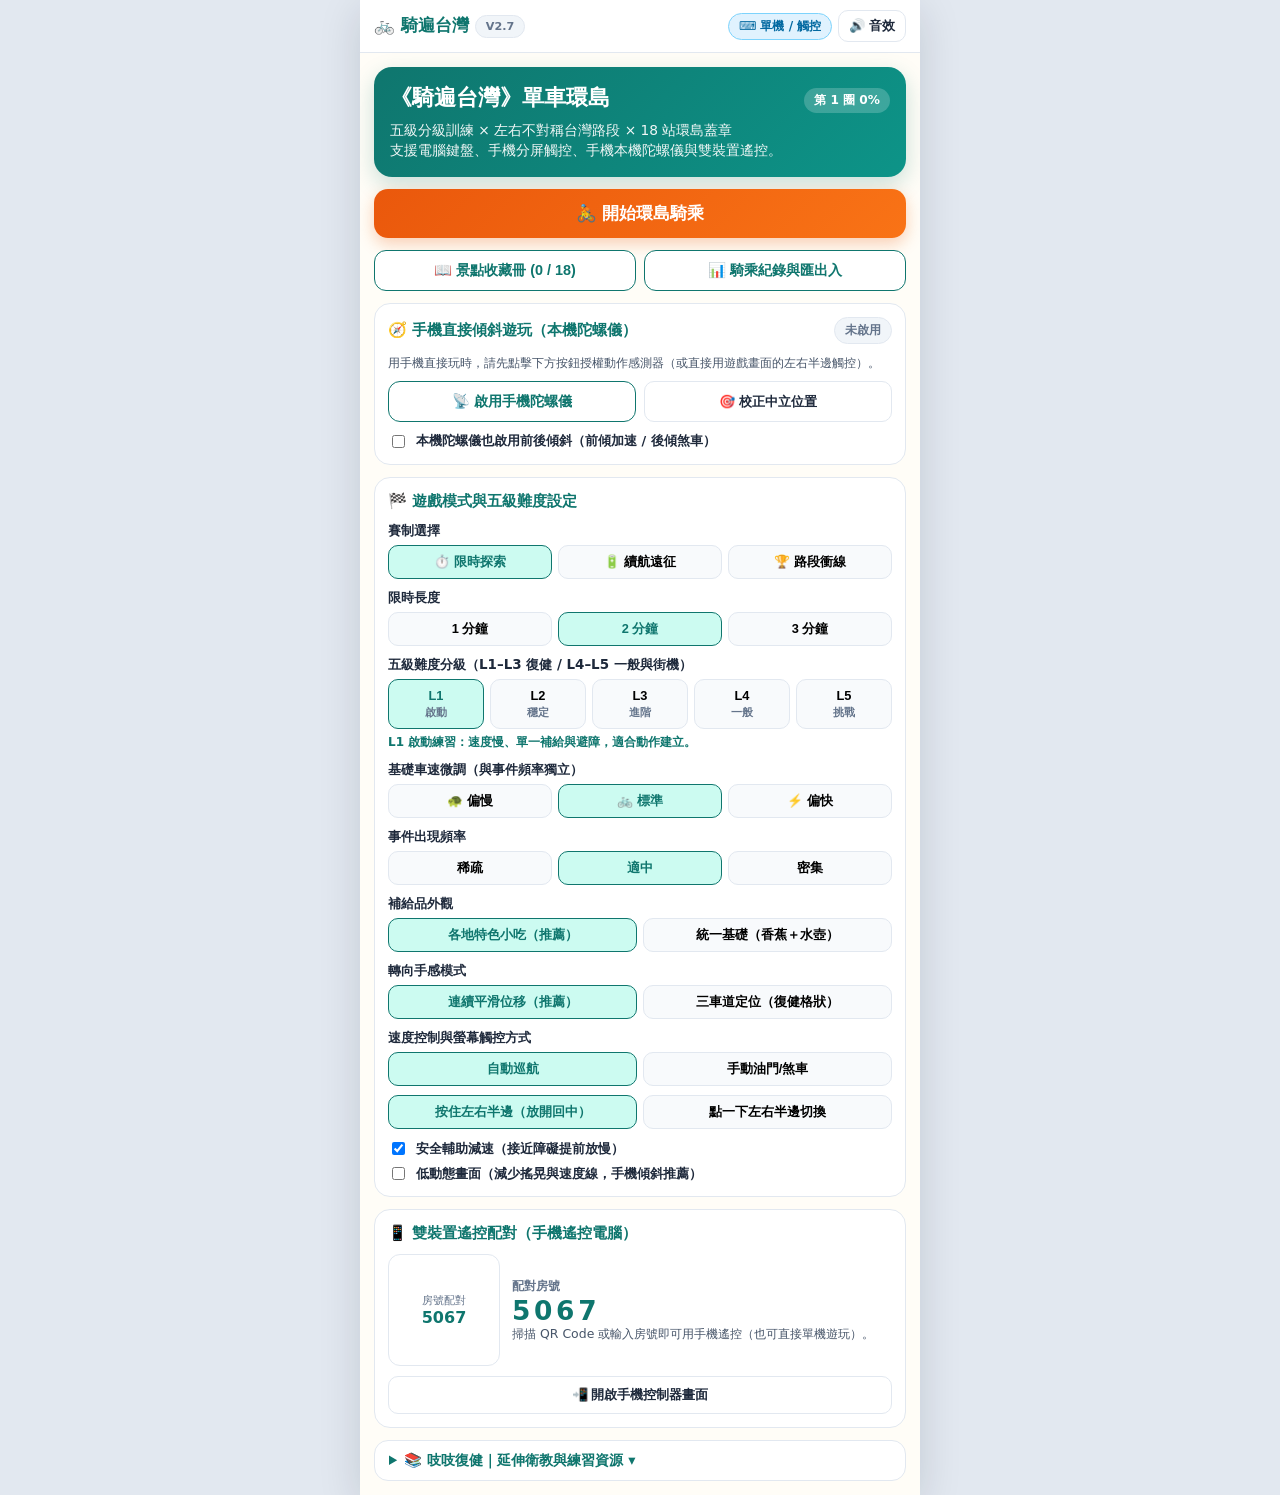
==== commit d18bef10: "Add files via upload" ====
--- a/index.html
+++ b/index.html
@@ -3,7 +3,7 @@
 <head>
   <meta charset="UTF-8">
   <meta name="viewport" content="width=device-width, initial-scale=1.0, maximum-scale=1.0, user-scalable=no">
-  <title>《騎遍台灣》V2.6 單車環島復健遊戲</title>
+  <title>《騎遍台灣》V2.7 單車環島復健遊戲</title>
   <link rel="stylesheet" href="css/style.css">
   <script async src="https://unpkg.com/peerjs@1.5.4/dist/peerjs.min.js"></script>
   <script async src="https://cdnjs.cloudflare.com/ajax/libs/qrcodejs/1.0.0/qrcode.min.js"></script>
@@ -11,7 +11,7 @@
 <body>
   <div class="app-shell">
     <header class="top-bar">
-      <div class="brand-title">🚲 騎遍台灣 <span class="pill" style="font-size:0.7rem;">V2.6</span></div>
+      <div class="brand-title">🚲 騎遍台灣 <span class="pill" style="font-size:0.7rem;">V2.7</span></div>
       <div id="topActions" style="display:flex;align-items:center;gap:6px;">
         <span id="connStatusPill" class="pill sim">⌨️ 單機 / 觸控</span>
         <button id="muteBtn" class="icon-btn" type="button">🔊 音效</button>
@@ -108,6 +108,14 @@
             <button type="button" class="chip" data-freq="low">稀疏</button>
             <button type="button" class="chip selected" data-freq="medium">適中</button>
             <button type="button" class="chip" data-freq="high">密集</button>
+          </div>
+        </div>
+
+        <div class="setting-row">
+          <div class="setting-label"><span>補給品外觀</span></div>
+          <div class="chip-group two-col">
+            <button type="button" class="chip selected" data-snack="local">各地特色小吃（推薦）</button>
+            <button type="button" class="chip" data-snack="basic">統一基礎（香蕉＋水壺）</button>
           </div>
         </div>
 
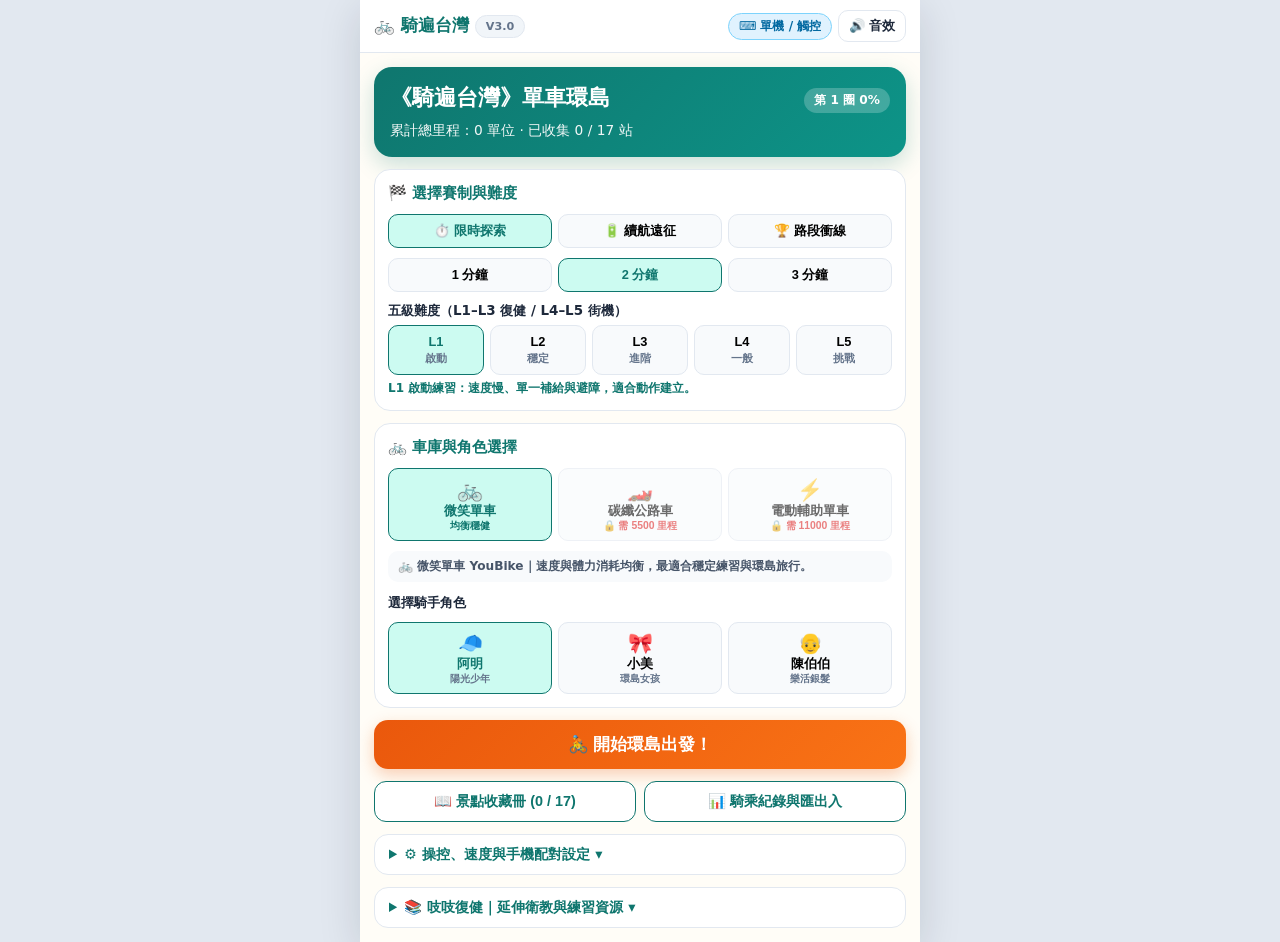
==== commit 3a78e7df: "Add files via upload" ====
--- a/index.html
+++ b/index.html
@@ -3,7 +3,7 @@
 <head>
   <meta charset="UTF-8">
   <meta name="viewport" content="width=device-width, initial-scale=1.0, maximum-scale=1.0, user-scalable=no">
-  <title>《騎遍台灣》V2.7 單車環島復健遊戲</title>
+  <title>《騎遍台灣》V3.0 單車環島復健遊戲</title>
   <link rel="stylesheet" href="css/style.css">
   <script async src="https://unpkg.com/peerjs@1.5.4/dist/peerjs.min.js"></script>
   <script async src="https://cdnjs.cloudflare.com/ajax/libs/qrcodejs/1.0.0/qrcode.min.js"></script>
@@ -11,60 +11,33 @@
 <body>
   <div class="app-shell">
     <header class="top-bar">
-      <div class="brand-title">🚲 騎遍台灣 <span class="pill" style="font-size:0.7rem;">V2.7</span></div>
+      <div class="brand-title">🚲 騎遍台灣 <span class="pill" style="font-size:0.7rem;">V3.0</span></div>
       <div id="topActions" style="display:flex;align-items:center;gap:6px;">
         <span id="connStatusPill" class="pill sim">⌨️ 單機 / 觸控</span>
         <button id="muteBtn" class="icon-btn" type="button">🔊 音效</button>
       </div>
     </header>
 
-    <!-- 1. Home & Setup -->
+    <!-- 1. Game Lobby & Garage -->
     <main id="homeView" class="scroll-body">
       <section class="hero-card">
         <div style="display:flex;justify-content:space-between;align-items:center;margin-bottom:4px;">
           <h1>《騎遍台灣》單車環島</h1>
-          <span id="homeTourBadge" class="pill" style="background:rgba(255,255,255,0.2);color:#fff;border:none;">第 1 圈 0%</span>
-        </div>
-        <p>五級分級訓練 × 左右不對稱台灣路段 × 18 站環島蓋章<br>支援電腦鍵盤、手機分屏觸控、手機本機陀螺儀與雙裝置遙控。</p>
+          <span id="homeTourBadge" class="pill" style="background:rgba(255,255,255,0.22);color:#fff;border:none;">第 1 圈 0%</span>
+        </div>
+        <p id="homeTotalDistText">累計總里程：0 單位 · 已收集 0 / 18 站</p>
       </section>
 
-      <button id="startGameBtn" class="primary-btn" type="button">🚴 開始環島騎乘</button>
-      <div class="btn-row-2">
-        <button id="openAlbumBtn" class="secondary-btn" type="button">📖 景點收藏冊 (0 / 18)</button>
-        <button id="openHistoryBtn" class="secondary-btn" type="button">📊 騎乘紀錄與匯出入</button>
-      </div>
-
-      <!-- Local Phone Gyroscope Quick Enable -->
+      <!-- Mode & Level Selection -->
       <section class="panel-card">
-        <div class="panel-title">
-          <span>🧭 手機直接傾斜遊玩（本機陀螺儀）</span>
-          <span id="localGyroBadge" class="pill">未啟用</span>
-        </div>
-        <div style="font-size:0.78rem;color:#475569;line-height:1.4;">用手機直接玩時，請先點擊下方按鈕授權動作感測器（或直接用遊戲畫面的左右半邊觸控）。</div>
-        <div class="btn-row-2">
-          <button id="enableLocalGyroBtn" class="secondary-btn" type="button">📡 啟用手機陀螺儀</button>
-          <button id="calibrateLocalGyroBtn" class="icon-btn" type="button" style="justify-content:center;">🎯 校正中立位置</button>
-        </div>
-        <label style="display:flex;align-items:center;gap:8px;font-size:0.8rem;font-weight:700;cursor:pointer;">
-          <input id="localPitchToggle" type="checkbox"> 本機陀螺儀也啟用前後傾斜（前傾加速 / 後傾煞車）
-        </label>
-      </section>
-
-      <!-- Mode & 5-Level Rehab Grading -->
-      <section class="panel-card">
-        <div class="panel-title"><span>🏁 遊戲模式與五級難度設定</span></div>
-
-        <div class="setting-row">
-          <div class="setting-label"><span>賽制選擇</span></div>
-          <div class="chip-group">
-            <button type="button" class="chip selected" data-mode="timed">⏱️ 限時探索</button>
-            <button type="button" class="chip" data-mode="endurance">🔋 續航遠征</button>
-            <button type="button" class="chip" data-mode="sprint">🏆 路段衝線</button>
-          </div>
+        <div class="panel-title"><span>🏁 選擇賽制與難度</span></div>
+        <div class="chip-group">
+          <button type="button" class="chip selected" data-mode="timed">⏱️ 限時探索</button>
+          <button type="button" class="chip" data-mode="endurance">🔋 續航遠征</button>
+          <button type="button" class="chip" data-mode="sprint">🏆 路段衝線</button>
         </div>
 
         <div id="timedConfigRow" class="setting-row">
-          <div class="setting-label"><span>限時長度</span></div>
           <div class="chip-group">
             <button type="button" class="chip" data-mins="1">1 分鐘</button>
             <button type="button" class="chip selected" data-mins="2">2 分鐘</button>
@@ -73,16 +46,16 @@
         </div>
 
         <div id="sprintConfigRow" class="setting-row hidden">
-          <div class="setting-label"><span>固定衝線賽道（公平比對最佳時間）</span></div>
           <select id="sprintRouteSelect" style="padding:8px;border-radius:10px;border:1px solid #cbd5e1;font-weight:700;">
             <option value="west_coast">北中海線衝線（基隆 → 台中，7站）</option>
             <option value="south_east">南東山海衝線（台南 → 宜蘭，6站）</option>
-            <option value="full_island">全環島 18 站壯遊衝線</option>
+            <option value="penghu_island">🏝️ 離島特別篇：澎湖跨海大橋</option>
+            <option value="full_island">本島 17 站大環島衝線</option>
           </select>
         </div>
 
         <div class="setting-row">
-          <div class="setting-label"><span>五級難度分級（L1–L3 復健 / L4–L5 一般與街機）</span></div>
+          <div class="setting-label"><span>五級難度（L1–L3 復健 / L4–L5 街機）</span></div>
           <div class="chip-group" style="grid-template-columns:repeat(5,1fr);">
             <button type="button" class="chip selected" data-level="L1">L1<br><span style="font-size:0.66rem;color:#64748b;">啟動</span></button>
             <button type="button" class="chip" data-level="L2">L2<br><span style="font-size:0.66rem;color:#64748b;">穩定</span></button>
@@ -92,76 +65,120 @@
           </div>
           <div id="levelDescText" style="font-size:0.75rem;color:#0f766e;font-weight:700;">L1 啟動練習：速度慢、單一補給與避障，適合動作建立。</div>
         </div>
-
-        <div class="setting-row">
-          <div class="setting-label"><span>基礎車速微調（與事件頻率獨立）</span></div>
-          <div class="chip-group">
-            <button type="button" class="chip" data-basespd="slow">🐢 偏慢</button>
-            <button type="button" class="chip selected" data-basespd="medium">🚲 標準</button>
-            <button type="button" class="chip" data-basespd="fast">⚡ 偏快</button>
-          </div>
-        </div>
-
-        <div class="setting-row">
-          <div class="setting-label"><span>事件出現頻率</span></div>
-          <div class="chip-group">
-            <button type="button" class="chip" data-freq="low">稀疏</button>
-            <button type="button" class="chip selected" data-freq="medium">適中</button>
-            <button type="button" class="chip" data-freq="high">密集</button>
-          </div>
-        </div>
-
-        <div class="setting-row">
-          <div class="setting-label"><span>補給品外觀</span></div>
-          <div class="chip-group two-col">
-            <button type="button" class="chip selected" data-snack="local">各地特色小吃（推薦）</button>
-            <button type="button" class="chip" data-snack="basic">統一基礎（香蕉＋水壺）</button>
-          </div>
-        </div>
-
-        <div class="setting-row">
-          <div class="setting-label"><span>轉向手感模式</span></div>
-          <div class="chip-group two-col">
-            <button type="button" class="chip selected" data-steer="smooth">連續平滑位移（推薦）</button>
-            <button type="button" class="chip" data-steer="lanes">三車道定位（復健格狀）</button>
-          </div>
-        </div>
-
-        <div class="setting-row">
-          <div class="setting-label"><span>速度控制與螢幕觸控方式</span></div>
-          <div class="chip-group two-col">
-            <button type="button" class="chip selected" data-spdctrl="auto">自動巡航</button>
-            <button type="button" class="chip" data-spdctrl="manual">手動油門/煞車</button>
-          </div>
-          <div class="chip-group two-col" style="margin-top:4px;">
-            <button type="button" class="chip selected" data-touchmode="hold">按住左右半邊（放開回中）</button>
-            <button type="button" class="chip" data-touchmode="tap">點一下左右半邊切換</button>
-          </div>
-        </div>
-
-        <div style="display:flex;flex-direction:column;gap:6px;font-size:0.82rem;font-weight:700;">
-          <label style="display:flex;align-items:center;gap:8px;cursor:pointer;">
-            <input id="safetyAssistCheck" type="checkbox" checked> 安全輔助減速（接近障礙提前放慢）
-          </label>
-          <label style="display:flex;align-items:center;gap:8px;cursor:pointer;">
-            <input id="lowMotionCheck" type="checkbox"> 低動態畫面（減少搖晃與速度線，手機傾斜推薦）
-          </label>
-        </div>
       </section>
 
-      <!-- Dual-Device Pairing -->
+      <!-- Bike & Character Garage -->
       <section class="panel-card">
-        <div class="panel-title"><span>📱 雙裝置遙控配對（手機遙控電腦）</span></div>
-        <div class="qr-box">
-          <div id="qrContainer"></div>
-          <div style="flex:1;min-width:150px;">
-            <div style="font-size:0.78rem;color:#64748b;font-weight:700;">配對房號</div>
-            <div id="roomCodeDisplay" class="room-code-big">----</div>
-            <div id="homeConnText" style="font-size:0.78rem;color:#475569;line-height:1.35;">等待手機掃描配對...</div>
-          </div>
-        </div>
-        <button id="openControllerBtn" class="icon-btn" type="button" style="justify-content:center;padding:9px;">📲 開啟手機控制器畫面</button>
+        <div class="panel-title"><span>🚲 車庫與角色選擇</span></div>
+        <div id="bikeGrid" class="chip-group"></div>
+        <div id="bikeDescText" style="font-size:0.76rem;color:#475569;font-weight:700;background:#f8fafc;padding:7px 10px;border-radius:10px;"></div>
+        <div class="setting-label" style="margin-top:2px;"><span>選擇騎手角色</span></div>
+        <div id="charGrid" class="chip-group"></div>
       </section>
+
+      <button id="startGameBtn" class="primary-btn" type="button">🚴 開始環島出發！</button>
+      <div class="btn-row-2">
+        <button id="openAlbumBtn" class="secondary-btn" type="button">📖 景點收藏冊 (0 / 17)</button>
+        <button id="openHistoryBtn" class="secondary-btn" type="button">📊 騎乘紀錄與匯出入</button>
+      </div>
+
+      <!-- Collapsible Settings & Pairing Page -->
+      <details class="resource-drawer">
+        <summary>⚙️ 操控、速度與手機配對設定 ▾</summary>
+        <div style="display:flex;flex-direction:column;gap:12px;margin-top:12px;">
+          <!-- Local Gyro -->
+          <div class="setting-row">
+            <div class="setting-label">
+              <span>🧭 手機直接傾斜遊玩（本機陀螺儀）</span>
+              <span id="localGyroBadge" class="pill">未啟用</span>
+            </div>
+            <div class="btn-row-2">
+              <button id="enableLocalGyroBtn" class="secondary-btn" type="button" style="font-size:0.82rem;padding:8px;">📡 啟用手機陀螺儀</button>
+              <button id="calibrateLocalGyroBtn" class="icon-btn" type="button" style="justify-content:center;">🎯 校正中立</button>
+            </div>
+            <label style="display:flex;align-items:center;gap:8px;font-size:0.78rem;font-weight:700;cursor:pointer;">
+              <input id="localPitchToggle" type="checkbox"> 啟用前後傾斜（前傾加速 / 後傾煞車）
+            </label>
+          </div>
+
+          <!-- Snack Style -->
+          <div class="setting-row">
+            <div class="setting-label"><span>補給品外觀</span></div>
+            <div class="chip-group two-col">
+              <button type="button" class="chip selected" data-snack="local">各地特色小吃（推薦）</button>
+              <button type="button" class="chip" data-snack="basic">統一基礎（香蕉＋水壺）</button>
+            </div>
+          </div>
+
+          <!-- Steering Mode -->
+          <div class="setting-row">
+            <div class="setting-label"><span>轉向手感模式</span></div>
+            <div class="chip-group two-col">
+              <button type="button" class="chip selected" data-steer="smooth">連續平滑位移（推薦）</button>
+              <button type="button" class="chip" data-steer="lanes">三車道定位（復健格狀）</button>
+            </div>
+          </div>
+
+          <!-- Lane Touch Mode (ONLY visible when lanes mode is chosen!) -->
+          <div id="laneTouchConfigRow" class="setting-row hidden">
+            <div class="setting-label"><span>三車道螢幕觸控方式</span></div>
+            <div class="chip-group two-col">
+              <button type="button" class="chip selected" data-touchmode="hold">按住左右半邊（放開回中）</button>
+              <button type="button" class="chip" data-touchmode="tap">點一下切換車道</button>
+            </div>
+          </div>
+
+          <!-- Speed & Freq -->
+          <div class="setting-row">
+            <div class="setting-label"><span>基礎車速微調</span></div>
+            <div class="chip-group">
+              <button type="button" class="chip" data-basespd="slow">🐢 偏慢</button>
+              <button type="button" class="chip selected" data-basespd="medium">🚲 標準</button>
+              <button type="button" class="chip" data-basespd="fast">⚡ 偏快</button>
+            </div>
+          </div>
+
+          <div class="setting-row">
+            <div class="setting-label"><span>事件出現頻率</span></div>
+            <div class="chip-group">
+              <button type="button" class="chip" data-freq="low">稀疏</button>
+              <button type="button" class="chip selected" data-freq="medium">適中</button>
+              <button type="button" class="chip" data-freq="high">密集</button>
+            </div>
+          </div>
+
+          <div class="setting-row">
+            <div class="setting-label"><span>速度控制</span></div>
+            <div class="chip-group two-col">
+              <button type="button" class="chip selected" data-spdctrl="auto">自動巡航（可用↑↓微調）</button>
+              <button type="button" class="chip" data-spdctrl="manual">手動油門/煞車</button>
+            </div>
+          </div>
+
+          <div style="display:flex;flex-direction:column;gap:6px;font-size:0.8rem;font-weight:700;">
+            <label style="display:flex;align-items:center;gap:8px;cursor:pointer;">
+              <input id="safetyAssistCheck" type="checkbox" checked> 安全輔助減速（接近障礙提前放慢）
+            </label>
+            <label style="display:flex;align-items:center;gap:8px;cursor:pointer;">
+              <input id="lowMotionCheck" type="checkbox"> 低動態畫面（減少搖晃與速度線）
+            </label>
+          </div>
+
+          <!-- Dual-Device Pairing -->
+          <div class="setting-row" style="border-top:1px solid #e2e8f0;padding-top:10px;">
+            <div class="setting-label"><span>📱 雙裝置遙控配對（手機遙控電腦）</span></div>
+            <div class="qr-box">
+              <div id="qrContainer"></div>
+              <div style="flex:1;min-width:140px;">
+                <div style="font-size:0.76rem;color:#64748b;font-weight:700;">配對房號</div>
+                <div id="roomCodeDisplay" class="room-code-big">----</div>
+                <div id="homeConnText" style="font-size:0.76rem;color:#475569;line-height:1.35;">等待手機掃描配對...</div>
+              </div>
+            </div>
+            <button id="openControllerBtn" class="icon-btn" type="button" style="justify-content:center;padding:8px;">📲 開啟手機控制器畫面</button>
+          </div>
+        </div>
+      </details>
 
       <!-- 吱吱復健 Resource Drawer -->
       <details class="resource-drawer">
@@ -185,7 +202,7 @@
         <div class="hud-row">
           <div class="hud-card" style="flex:1;">
             <div style="display:flex;justify-content:space-between;font-size:0.8rem;font-weight:800;margin-bottom:3px;">
-              <span id="hudStageTitle">🏙️ 台北河濱段 → 台北 101</span>
+              <span id="hudStageTitle">⛵ 基隆港灣段 → 正濱漁港</span>
               <span id="hudModeInfo" style="color:#0f766e;">剩餘 02:00</span>
             </div>
             <div style="display:flex;align-items:center;gap:6px;font-size:0.74rem;font-weight:700;">
@@ -308,7 +325,7 @@
         <div class="panel-card" style="padding:9px;"><div style="font-size:0.74rem;color:#64748b;font-weight:700;">騎乘時間</div><div id="sumTime" style="font-size:1.15rem;font-weight:900;">00:00</div></div>
         <div class="panel-card" style="padding:9px;"><div style="font-size:0.74rem;color:#64748b;font-weight:700;">環島推進</div><div id="sumDist" style="font-size:1.15rem;font-weight:900;color:#ea580c;">+0</div></div>
         <div class="panel-card" style="padding:9px;"><div style="font-size:0.74rem;color:#64748b;font-weight:700;">最高連擊</div><div id="sumCombo" style="font-size:1.05rem;font-weight:900;color:#0f766e;">0</div></div>
-        <div class="panel-card" style="padding:9px;"><div style="font-size:0.74rem;color:#64748b;font-weight:700;">事件成功率</div><div id="sumSuccess" style="font-size:1.05rem;font-weight:900;color:#0f766e;">100%</div></div>
+        <div class="panel-card" style="padding:9px;"><div style="font-size:0.74rem;color:#64748b;font-weight:700;">首次一次通過率</div><div id="sumSuccess" style="font-size:1.05rem;font-weight:900;color:#0f766e;">100%</div></div>
       </div>
       <div class="panel-card" style="padding:9px;">
         <div style="font-size:0.76rem;color:#64748b;font-weight:700;">左右控制表現</div>
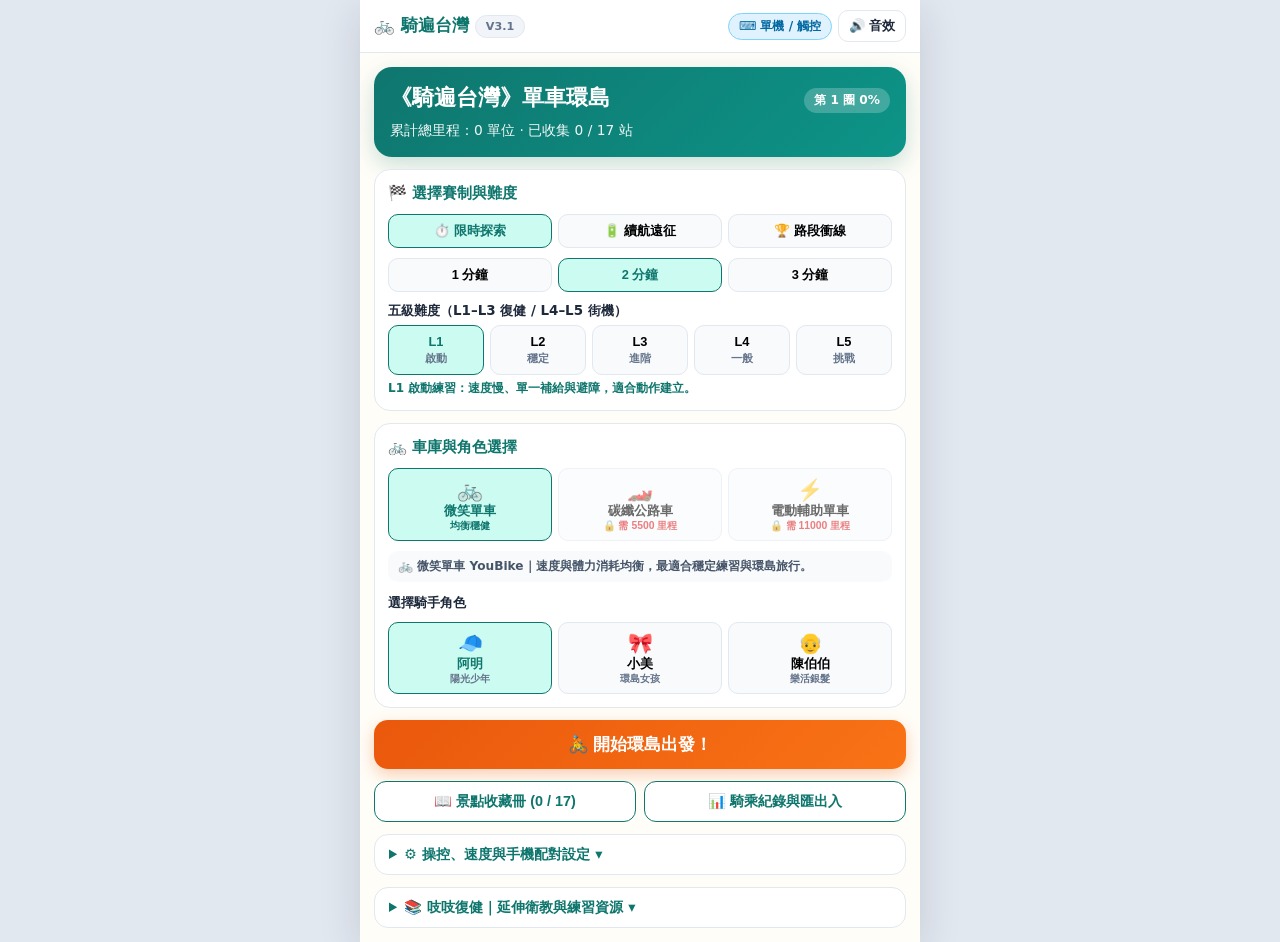
==== commit 6209915a: "Add files via upload" ====
--- a/index.html
+++ b/index.html
@@ -3,7 +3,7 @@
 <head>
   <meta charset="UTF-8">
   <meta name="viewport" content="width=device-width, initial-scale=1.0, maximum-scale=1.0, user-scalable=no">
-  <title>《騎遍台灣》V3.0 單車環島復健遊戲</title>
+  <title>《騎遍台灣》V3.1 單車環島復健遊戲</title>
   <link rel="stylesheet" href="css/style.css">
   <script async src="https://unpkg.com/peerjs@1.5.4/dist/peerjs.min.js"></script>
   <script async src="https://cdnjs.cloudflare.com/ajax/libs/qrcodejs/1.0.0/qrcode.min.js"></script>
@@ -11,7 +11,7 @@
 <body>
   <div class="app-shell">
     <header class="top-bar">
-      <div class="brand-title">🚲 騎遍台灣 <span class="pill" style="font-size:0.7rem;">V3.0</span></div>
+      <div class="brand-title">🚲 騎遍台灣 <span class="pill" style="font-size:0.7rem;">V3.1</span></div>
       <div id="topActions" style="display:flex;align-items:center;gap:6px;">
         <span id="connStatusPill" class="pill sim">⌨️ 單機 / 觸控</span>
         <button id="muteBtn" class="icon-btn" type="button">🔊 音效</button>
@@ -232,21 +232,16 @@
       </div>
 
       <div id="canvasTouchLayer" class="canvas-touch-layer">
-        <div id="touchZoneLeft" class="touch-half left"><span class="touch-hint">⬅️ 按左半邊</span></div>
-        <div id="touchZoneRight" class="touch-half right"><span class="touch-hint">按右半邊 ➡️</span></div>
+        <div id="touchZoneLeft" class="touch-half left"></div>
+        <div id="touchZoneRight" class="touch-half right"></div>
       </div>
 
       <canvas id="gameCanvas"></canvas>
 
-      <div class="test-controls">
-        <div id="manualSpeedBar" class="speed-btn-row hidden">
-          <button id="btnBrake" type="button" class="speed-btn">🛑 按住減速 (↓)</button>
-          <button id="btnThrottle" type="button" class="speed-btn">⚡ 按住加速 (↑)</button>
-        </div>
-        <div class="lane-btn-row" style="grid-template-columns:1fr 1fr;">
-          <button type="button" class="lane-btn" data-lane="-1">⬅️ 往左 (←)</button>
-          <button type="button" class="lane-btn" data-lane="1">往右 (→) ➡️</button>
-        </div>
+      <!-- Floating Translucent Speed Controls: Left Brake, Right Accelerate -->
+      <div id="manualSpeedBar" class="floating-speed-bar">
+        <button id="btnBrake" type="button" class="float-spd-btn brk">🛑 減速</button>
+        <button id="btnThrottle" type="button" class="float-spd-btn thr">⚡ 加速</button>
       </div>
     </section>
 
--- a/css/style.css
+++ b/css/style.css
@@ -638,3 +638,42 @@
   text-shadow: 0 1px 3px rgba(0, 0, 0, 0.45);
   pointer-events: none;
 }
+
+/* Floating Translucent Speed Buttons (Left Brake, Right Accelerate) */
+.floating-speed-bar {
+  position: absolute;
+  bottom: 16px;
+  left: 14px;
+  right: 14px;
+  display: flex;
+  justify-content: space-between;
+  align-items: center;
+  z-index: 7;
+  pointer-events: none;
+}
+
+.float-spd-btn {
+  pointer-events: auto;
+  padding: 12px 20px;
+  border-radius: 999px;
+  border: 1.5px solid rgba(255, 255, 255, 0.55);
+  background: rgba(15, 23, 42, 0.36);
+  backdrop-filter: blur(4px);
+  color: #ffffff;
+  font-size: 0.95rem;
+  font-weight: 800;
+  cursor: pointer;
+  user-select: none;
+  touch-action: none;
+  transition: transform 0.1s ease, background 0.12s ease;
+}
+
+.float-spd-btn.active-brk {
+  background: rgba(220, 38, 38, 0.72);
+  transform: scale(0.96);
+}
+
+.float-spd-btn.active-thr {
+  background: rgba(234, 88, 12, 0.78);
+  transform: scale(0.96);
+}
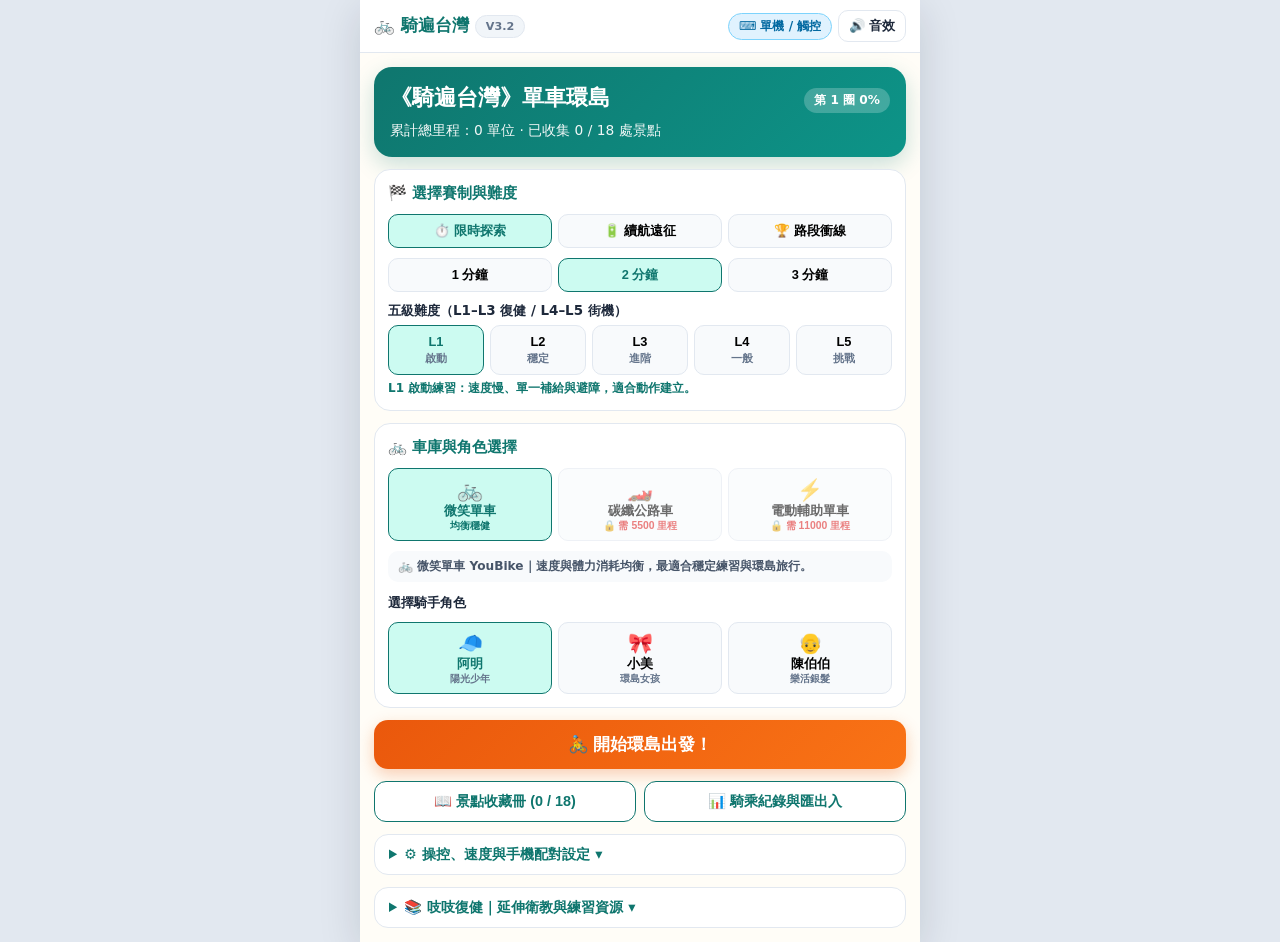
==== commit 2bc09ac6: "Add files via upload" ====
--- a/index.html
+++ b/index.html
@@ -3,7 +3,7 @@
 <head>
   <meta charset="UTF-8">
   <meta name="viewport" content="width=device-width, initial-scale=1.0, maximum-scale=1.0, user-scalable=no">
-  <title>《騎遍台灣》V3.1 單車環島復健遊戲</title>
+  <title>《騎遍台灣》V3.2 單車環島復健遊戲</title>
   <link rel="stylesheet" href="css/style.css">
   <script async src="https://unpkg.com/peerjs@1.5.4/dist/peerjs.min.js"></script>
   <script async src="https://cdnjs.cloudflare.com/ajax/libs/qrcodejs/1.0.0/qrcode.min.js"></script>
@@ -11,7 +11,7 @@
 <body>
   <div class="app-shell">
     <header class="top-bar">
-      <div class="brand-title">🚲 騎遍台灣 <span class="pill" style="font-size:0.7rem;">V3.1</span></div>
+      <div class="brand-title">🚲 騎遍台灣 <span class="pill" style="font-size:0.7rem;">V3.2</span></div>
       <div id="topActions" style="display:flex;align-items:center;gap:6px;">
         <span id="connStatusPill" class="pill sim">⌨️ 單機 / 觸控</span>
         <button id="muteBtn" class="icon-btn" type="button">🔊 音效</button>
